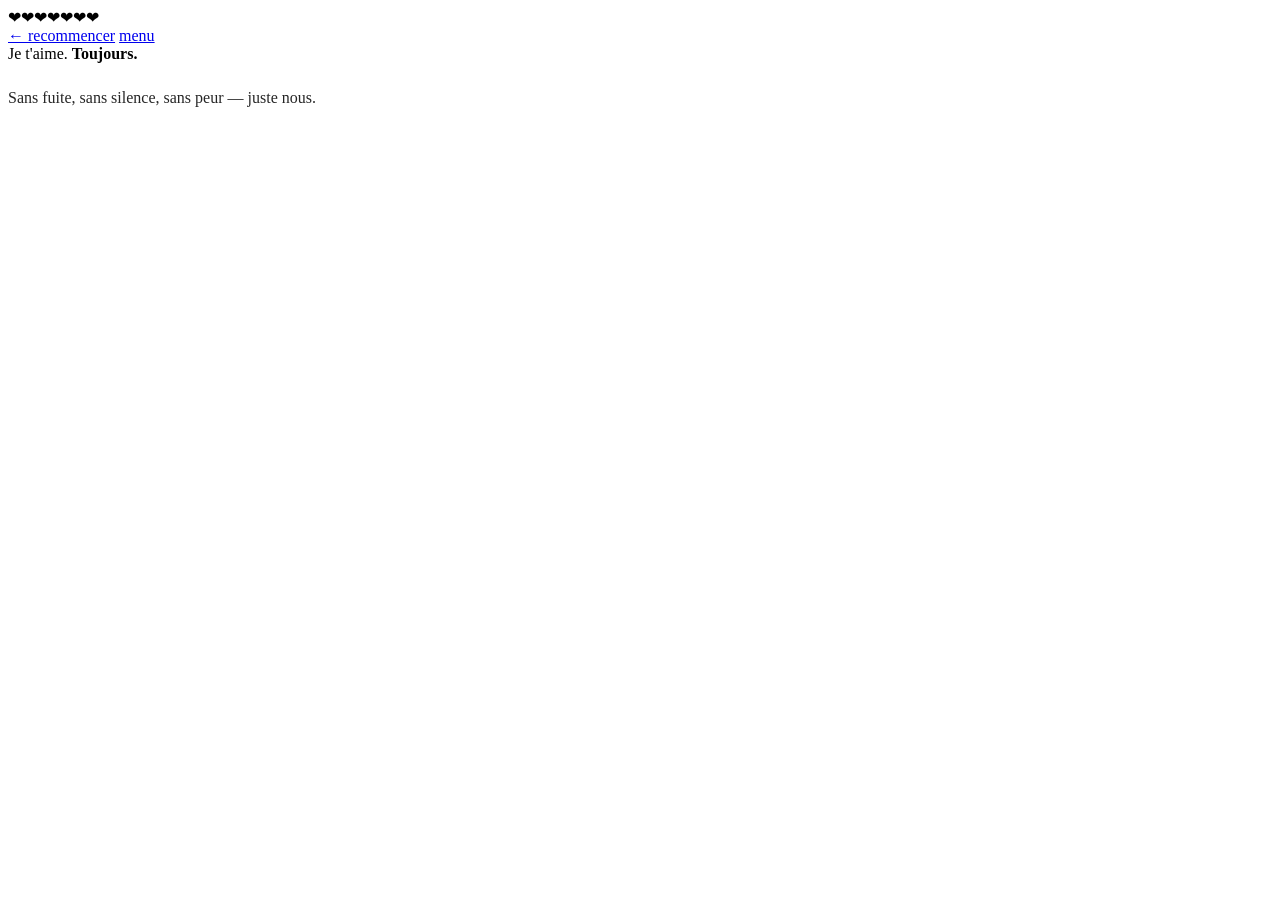
==== fin.html @ eff2cffe "Add files via upload" ====
<!DOCTYPE html>
<html lang="fr">
<head>
<meta charset="UTF-8">
<meta name="viewport" content="width=device-width, initial-scale=1.0">
<title>Toujours</title>
<link rel="stylesheet" href="style.css">
</head>
<body>
<div class="hearts"><span>&#10084;</span><span>&#10084;</span><span>&#10084;</span><span>&#10084;</span><span>&#10084;</span><span>&#10084;</span><span>&#10084;</span></div>

<a href="index.html" class="back">&#8592; recommencer</a>
<a href="menu.html" class="menu-link"><span class="dot3"><i></i><i></i><i></i></span><span>menu</span></a>
<div class="page">
  <div class="closing-word">Je t'aime. <b>Toujours.</b></div>
  <p class="mot-doux" style="margin-top:1.6rem; opacity:0.85;">Sans fuite, sans silence, sans peur &mdash; juste nous.</p>
</div>
<div class="dots"><span class=""></span><span class=""></span><span class=""></span><span class=""></span><span class=""></span><span class=""></span><span class=""></span><span class=""></span><span class=""></span><span class=""></span><span class="on"></span></div>
</body>
</html>
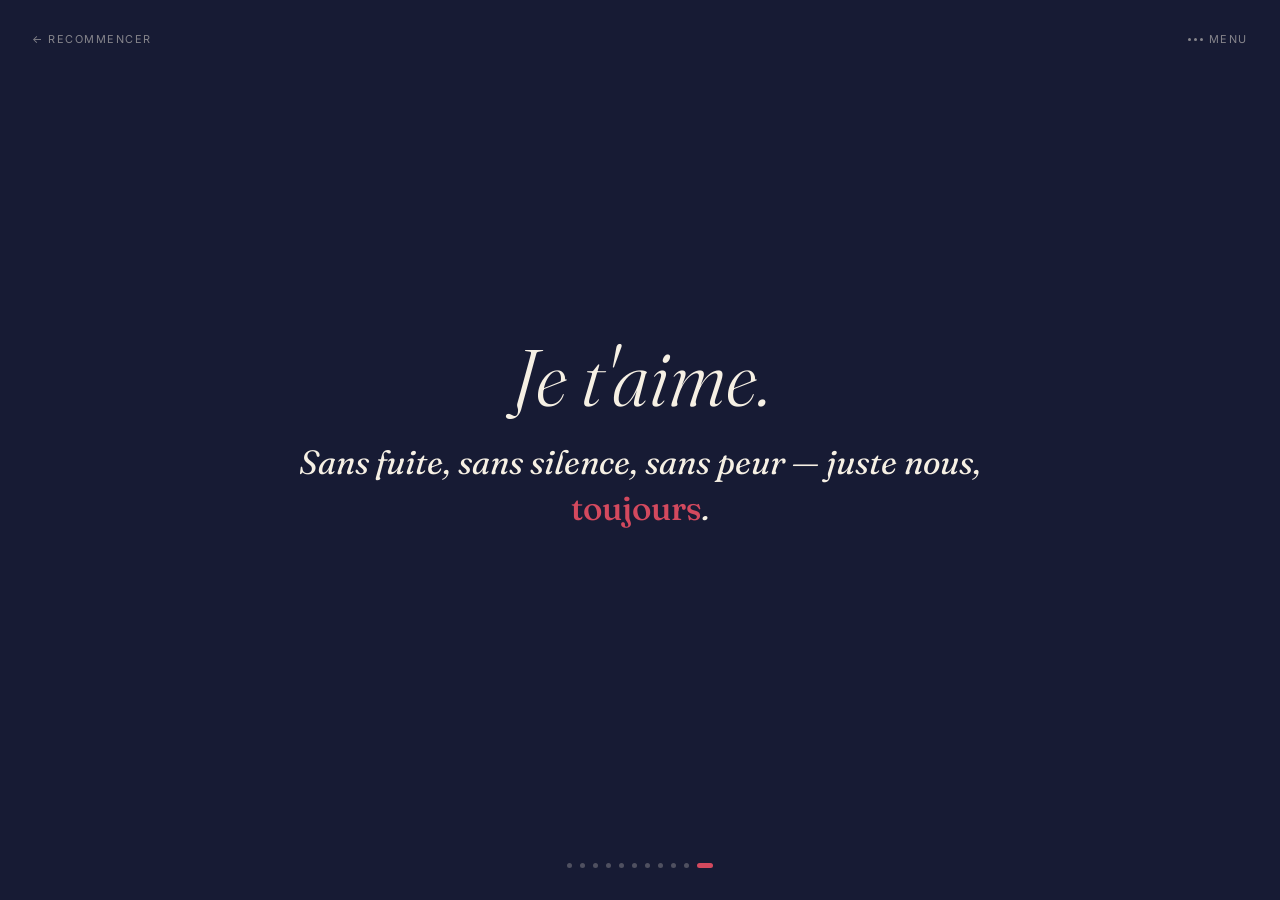
==== commit 6f34a7f9: "Update fin.html" ====
--- a/fin.html
+++ b/fin.html
@@ -6,14 +6,14 @@
 <title>Toujours</title>
 <link rel="stylesheet" href="style.css">
 </head>
-<body>
+<body class="with-bg" style="--bg-photo:url('photo7.jpeg')">
 <div class="hearts"><span>&#10084;</span><span>&#10084;</span><span>&#10084;</span><span>&#10084;</span><span>&#10084;</span><span>&#10084;</span><span>&#10084;</span></div>
 
 <a href="index.html" class="back">&#8592; recommencer</a>
 <a href="menu.html" class="menu-link"><span class="dot3"><i></i><i></i><i></i></span><span>menu</span></a>
 <div class="page">
-  <div class="closing-word">Je t'aime. <b>Toujours.</b></div>
-  <p class="mot-doux" style="margin-top:1.6rem; opacity:0.85;">Sans fuite, sans silence, sans peur &mdash; juste nous.</p>
+  <div class="closing-word">Je t'aime.</div>
+  <p class="mot-doux" style="margin-top:1.2rem;">Sans fuite, sans silence, sans peur &mdash; juste nous, <span class="accent" style="font-style:normal; font-weight:500;">toujours</span>.</p>
 </div>
 <div class="dots"><span class=""></span><span class=""></span><span class=""></span><span class=""></span><span class=""></span><span class=""></span><span class=""></span><span class=""></span><span class=""></span><span class=""></span><span class="on"></span></div>
 </body>
--- a/style.css
+++ b/style.css
@@ -0,0 +1,340 @@
+@import url('https://fonts.googleapis.com/css2?family=Fraunces:ital,opsz,wght@0,9..144,300;0,9..144,500;1,9..144,400;1,9..144,600&family=Literata:ital,wght@0,400;0,500;1,400&family=Inter:wght@400;500;600&display=swap');
+
+:root{
+  --night: #171b34;
+  --night-2: #232a52;
+  --gold: #e3b158;
+  --gold-soft: #f0d9a6;
+  --blush: #c98b7c;
+  --rose: #d3495e;
+  --paper: #f6f0e4;
+  --paper-2: #efe6d2;
+  --ink: #2a2320;
+  --ink-soft: #6b5f56;
+}
+
+*{box-sizing:border-box; margin:0; padding:0;}
+
+html{scroll-behavior:smooth;}
+
+body{
+  background:var(--night);
+  color:var(--paper);
+  font-family:'Literata', serif;
+  min-height:100svh;
+  overflow-x:hidden;
+  position:relative;
+}
+
+@media (prefers-reduced-motion: reduce){
+  *{animation-duration:0.01ms !important; animation-iteration-count:1 !important; transition-duration:0.01ms !important;}
+}
+
+/* ---------- entrance ---------- */
+.page{
+  min-height:100svh;
+  display:flex;
+  flex-direction:column;
+  align-items:center;
+  justify-content:center;
+  padding: 8vh 6vw 12vh;
+  position:relative;
+  z-index:2;
+  animation: pageIn 1.1s ease both;
+}
+
+@keyframes pageIn{
+  from{opacity:0; transform:translateY(14px);}
+  to{opacity:1; transform:translateY(0);}
+}
+
+/* ---------- floating hearts ambience ---------- */
+.hearts{
+  position:fixed;
+  inset:0;
+  pointer-events:none;
+  overflow:hidden;
+  z-index:1;
+}
+
+.hearts span{
+  position:absolute;
+  bottom:-40px;
+  color:var(--rose);
+  opacity:0;
+  font-size:14px;
+  animation: floatUp 12s linear infinite;
+}
+
+.hearts span:nth-child(1){left:8%; animation-delay:0s; font-size:12px;}
+.hearts span:nth-child(2){left:22%; animation-delay:2.4s; font-size:16px;}
+.hearts span:nth-child(3){left:38%; animation-delay:4.8s; font-size:10px;}
+.hearts span:nth-child(4){left:55%; animation-delay:1.2s; font-size:15px;}
+.hearts span:nth-child(5){left:70%; animation-delay:6s; font-size:11px;}
+.hearts span:nth-child(6){left:85%; animation-delay:3.6s; font-size:13px;}
+.hearts span:nth-child(7){left:94%; animation-delay:8.4s; font-size:10px;}
+
+@keyframes floatUp{
+  0%{opacity:0; transform:translateY(0) rotate(0deg);}
+  8%{opacity:0.55;}
+  85%{opacity:0.35;}
+  100%{opacity:0; transform:translateY(-100vh) rotate(25deg);}
+}
+
+/* ---------- photo ---------- */
+.frame{
+  width:min(420px, 82vw);
+  background:var(--paper);
+  padding:0.9rem 0.9rem 1.4rem;
+  border-radius:4px;
+  box-shadow: 0 45px 90px -35px rgba(0,0,0,0.65);
+  transform:rotate(-1.4deg);
+  transition: transform 0.5s ease;
+}
+.frame:hover{ transform:rotate(0deg) scale(1.015); }
+
+.frame img{
+  width:100%;
+  display:block;
+  border-radius:2px;
+  object-fit:cover;
+  aspect-ratio: 4/5;
+}
+
+.frame.wide img{ aspect-ratio: 4/3; }
+
+/* ---------- text ---------- */
+.eyebrow{
+  font-family:'Inter', sans-serif;
+  font-size:0.68rem;
+  letter-spacing:0.26em;
+  text-transform:uppercase;
+  color:var(--gold-soft);
+  opacity:0.85;
+  margin: 2.2rem 0 0.9rem;
+  text-align:center;
+}
+
+.mot-doux{
+  font-family:'Fraunces', serif;
+  font-style:italic;
+  font-weight:400;
+  font-size:clamp(1.5rem, 4vw, 2.1rem);
+  line-height:1.35;
+  color:var(--paper);
+  text-align:center;
+  max-width:32ch;
+}
+
+.mot-doux .accent{
+  color:var(--rose);
+  font-style:normal;
+  font-weight:500;
+}
+
+.title{
+  font-family:'Fraunces', serif;
+  font-weight:400;
+  font-style:italic;
+  font-size:clamp(3rem, 10vw, 6rem);
+  color:var(--paper);
+  text-align:center;
+  line-height:0.95;
+}
+
+/* ---------- nav ---------- */
+.next{
+  margin-top: 3rem;
+  display:inline-flex;
+  align-items:center;
+  gap:0.6rem;
+  font-family:'Inter', sans-serif;
+  font-size:0.78rem;
+  letter-spacing:0.14em;
+  text-transform:uppercase;
+  color:var(--paper);
+  text-decoration:none;
+  padding: 0.9rem 1.7rem;
+  border:1px solid rgba(246,240,228,0.35);
+  border-radius:100px;
+  transition: all 0.35s ease;
+}
+.next:hover{
+  border-color:var(--rose);
+  background:rgba(211,73,94,0.14);
+  gap:0.9rem;
+}
+.next .arrow{
+  transition: transform 0.35s ease;
+}
+.next:hover .arrow{ transform:translateX(4px); }
+
+.back{
+  position:fixed;
+  top:2rem; left:2rem;
+  z-index:5;
+  font-family:'Inter', sans-serif;
+  font-size:0.68rem;
+  letter-spacing:0.14em;
+  text-transform:uppercase;
+  color:rgba(246,240,228,0.5);
+  text-decoration:none;
+  transition: color 0.3s ease;
+}
+.back:hover{ color:var(--rose); }
+
+.menu-link{
+  position:fixed;
+  top:2rem; right:2rem;
+  z-index:5;
+  font-family:'Inter', sans-serif;
+  font-size:0.68rem;
+  letter-spacing:0.14em;
+  text-transform:uppercase;
+  color:rgba(246,240,228,0.5);
+  text-decoration:none;
+  transition: color 0.3s ease;
+  display:flex;
+  align-items:center;
+  gap:0.4rem;
+}
+.menu-link:hover{ color:var(--rose); }
+.menu-link .dot3{ display:flex; gap:3px; }
+.menu-link .dot3 i{
+  width:3px; height:3px; border-radius:50%;
+  background:currentColor; display:block;
+}
+
+/* ---------- audio ---------- */
+.audio-wrap{
+  width:100%;
+  margin-top:1rem;
+  background:var(--paper-2);
+  border-radius:2px;
+  padding:0.8rem 1rem;
+}
+.audio-wrap audio{
+  width:100%;
+}
+.audio-label{
+  font-family:'Inter', sans-serif;
+  font-size:0.62rem;
+  letter-spacing:0.12em;
+  text-transform:uppercase;
+  color:var(--ink-soft);
+  margin-bottom:0.5rem;
+}
+
+/* ---------- hub / menu ---------- */
+.hub-grid{
+  display:grid;
+  grid-template-columns: repeat(auto-fit, minmax(200px, 1fr));
+  gap:1rem;
+  max-width:760px;
+  width:100%;
+  margin-top:2.4rem;
+}
+.hub-card{
+  background:rgba(246,240,228,0.05);
+  border:1px solid rgba(246,240,228,0.14);
+  border-radius:6px;
+  padding:1.4rem 1.3rem;
+  text-decoration:none;
+  color:var(--paper);
+  transition: all 0.35s ease;
+  display:block;
+}
+.hub-card:hover{
+  border-color:var(--rose);
+  background:rgba(211,73,94,0.1);
+  transform:translateY(-3px);
+}
+.hub-card .num{
+  font-family:'Inter', sans-serif;
+  font-size:0.65rem;
+  letter-spacing:0.14em;
+  color:var(--rose);
+  text-transform:uppercase;
+  display:block;
+  margin-bottom:0.5rem;
+}
+.hub-card .lbl{
+  font-family:'Fraunces', serif;
+  font-style:italic;
+  font-size:1.15rem;
+}
+
+.dots{
+  position:fixed;
+  bottom:2rem; left:50%;
+  transform:translateX(-50%);
+  z-index:5;
+  display:flex;
+  gap:0.5rem;
+}
+.dots span{
+  width:5px; height:5px;
+  border-radius:50%;
+  background:rgba(246,240,228,0.25);
+}
+.dots span.on{ background:var(--rose); width:16px; border-radius:4px; }
+
+/* ---------- letter / ticket ---------- */
+.ticket{
+  background:var(--paper);
+  color:var(--ink);
+  max-width:680px;
+  width:100%;
+  border-radius:6px;
+  box-shadow: 0 40px 80px -30px rgba(0,0,0,0.6);
+  padding: clamp(2rem, 5vw, 3.4rem);
+}
+
+.ticket .letter-greeting{
+  font-family:'Fraunces', serif;
+  font-style:italic;
+  font-size:clamp(1.4rem, 3vw, 1.8rem);
+  color:var(--rose);
+  margin-bottom:1.4rem;
+}
+
+.ticket p{
+  font-size:clamp(1rem, 1.6vw, 1.1rem);
+  line-height:1.85;
+  margin-bottom:1.2rem;
+}
+.ticket p:last-child{ margin-bottom:0; }
+
+.ticket .sign{
+  margin-top:2rem;
+  font-family:'Fraunces', serif;
+  font-style:italic;
+  font-size:1.2rem;
+}
+
+/* ---------- video ---------- */
+video{
+  width:100%;
+  display:block;
+  border-radius:2px;
+  background:#000;
+}
+
+/* ---------- closing ---------- */
+.closing-word{
+  font-family:'Fraunces', serif;
+  font-weight:300;
+  font-style:italic;
+  font-size:clamp(2.4rem, 8vw, 5rem);
+  color:var(--paper);
+  text-align:center;
+  line-height:1.1;
+}
+.closing-word b{
+  font-weight:500;
+  font-style:normal;
+  background: linear-gradient(100deg, var(--gold) 0%, var(--rose) 100%);
+  -webkit-background-clip: text;
+  background-clip: text;
+  color:transparent;
+}
